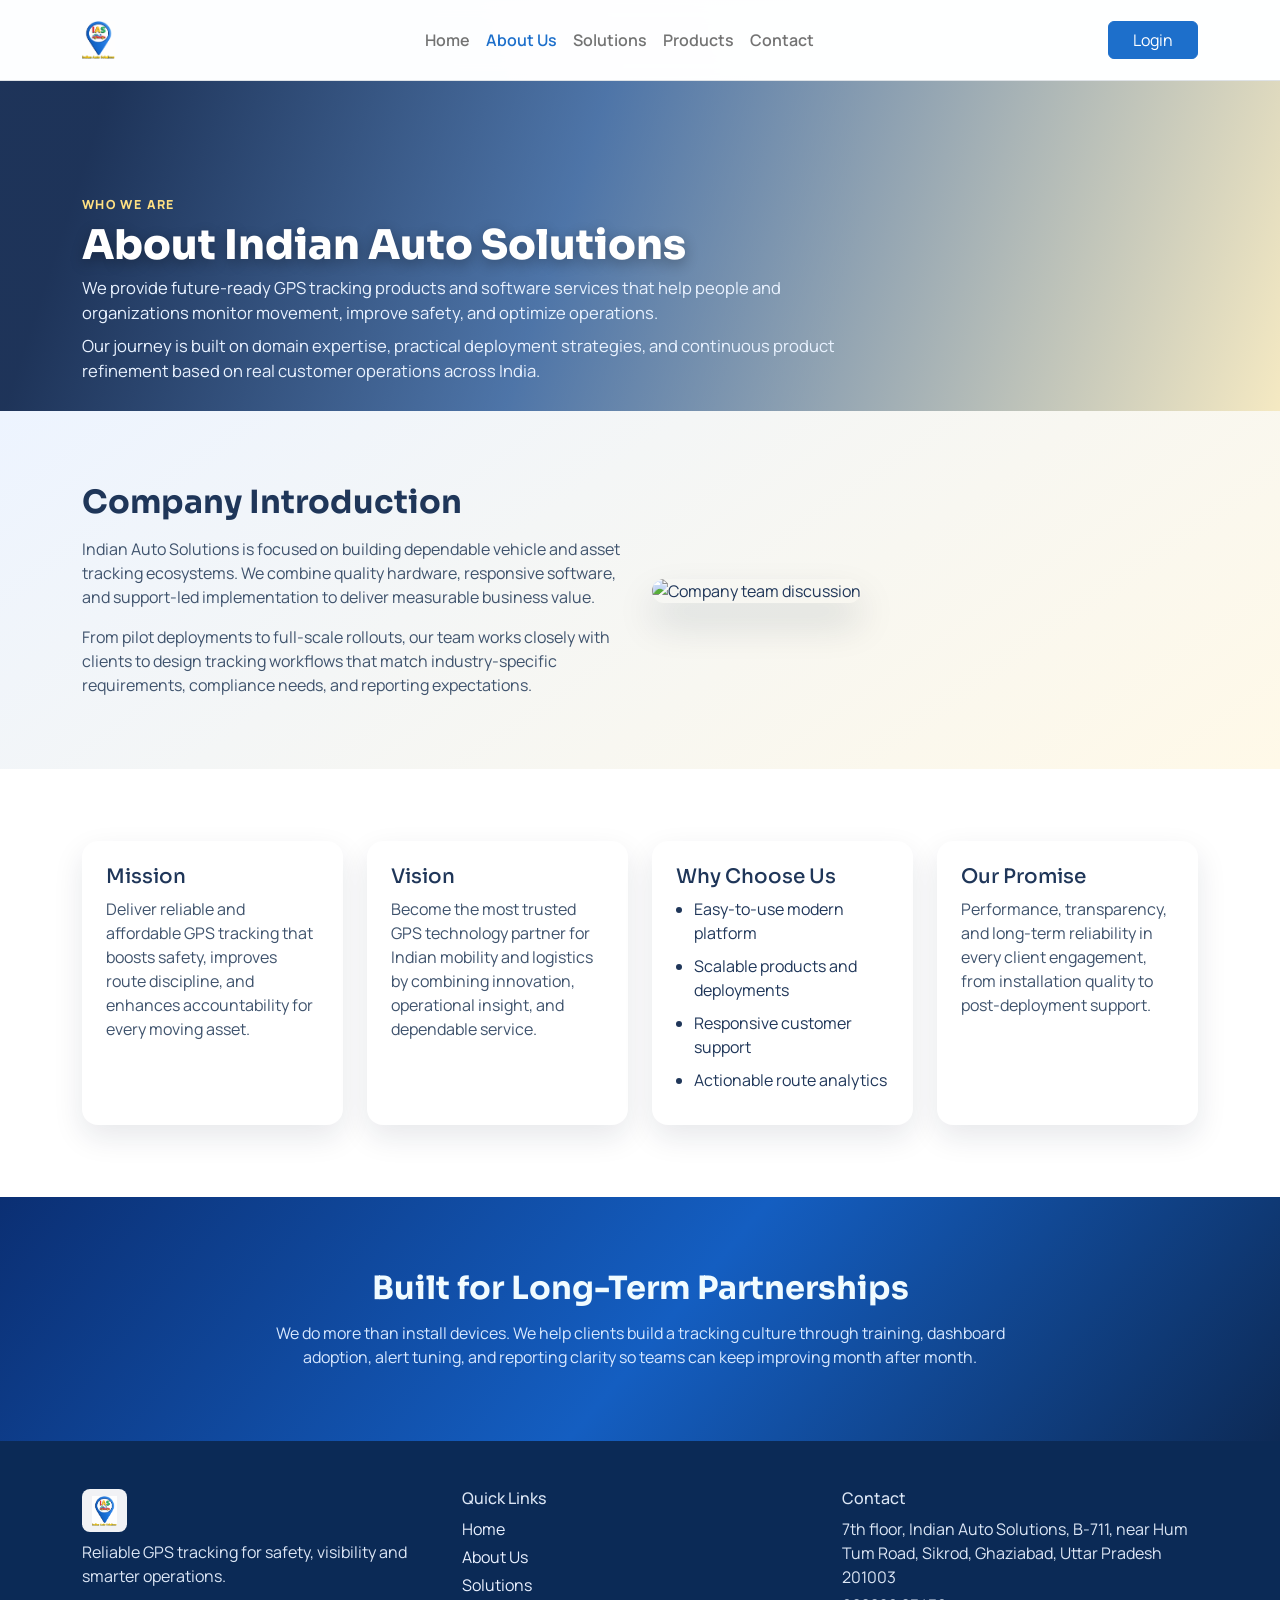
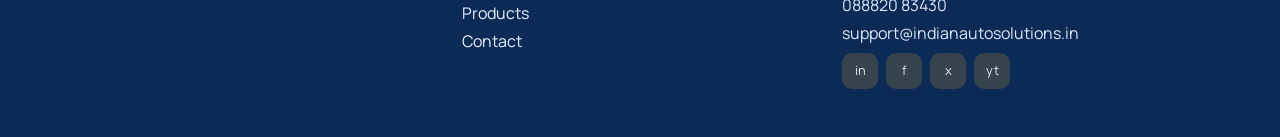
==== about.html @ 1927ebca "Add files via upload" ====
<!DOCTYPE html>
<html lang="en">
  <head>
    <meta charset="UTF-8" />
    <meta name="viewport" content="width=device-width, initial-scale=1" />
    <title>About Us | Indian Auto Solutions</title>
    <link rel="preconnect" href="https://fonts.googleapis.com" />
    <link rel="preconnect" href="https://fonts.gstatic.com" crossorigin />
    <link href="https://fonts.googleapis.com/css2?family=Manrope:wght@400;500;700;800&family=Sora:wght@500;700&display=swap" rel="stylesheet" />
    <link rel="stylesheet" href="assets/css/bootstrap.min.css" />
    <link rel="stylesheet" href="assets/css/style.css" />
  </head>
  <body>
    <nav class="navbar navbar-expand-lg sticky-top site-nav border-bottom">
      <div class="container py-2">
        <a class="navbar-brand fw-bold" href="index.html" aria-label="Indian Auto Solutions Home">
          <img class="brand-logo" src="assets/images/iaslog.png" alt="Indian Auto Solutions" />
        </a>
        <span class="mobile-brand-title d-lg-none">Indian Auto Solutions</span>
        <button class="navbar-toggler" type="button" data-bs-toggle="collapse" data-bs-target="#mainNav" aria-controls="mainNav" aria-expanded="false" aria-label="Toggle navigation">
          <span class="navbar-toggler-icon"></span>
        </button>
        <div class="collapse navbar-collapse" id="mainNav">
          <ul class="navbar-nav mx-auto mb-2 mb-lg-0">
            <li class="nav-item"><a class="nav-link" href="index.html">Home</a></li>
            <li class="nav-item"><a class="nav-link active" href="about.html">About Us</a></li>
            <li class="nav-item"><a class="nav-link" href="solutions.html">Solutions</a></li>
            <li class="nav-item"><a class="nav-link" href="products.html">Products</a></li>
            <li class="nav-item"><a class="nav-link" href="contact.html">Contact</a></li>
          </ul>
          <a class="btn btn-primary px-4" href="https://indianautosolutions.com/jsp/ias_login.jsp" target="_blank" rel="noopener noreferrer">Login</a>
        </div>
      </div>
    </nav>

    <main>
      <section class="inner-page-banner inner-banner-about">
        <div class="inner-banner-overlay">
          <div class="container">
            <div class="inner-banner-content">
              <p class="mb-2 banner-kicker">Who We Are</p>
              <h1 class="banner-title mb-2">About Indian Auto Solutions</h1>
              <p class="banner-text mb-2">We provide future-ready GPS tracking products and software services that help people and organizations monitor movement, improve safety, and optimize operations.</p>
              <p class="banner-text mb-0">Our journey is built on domain expertise, practical deployment strategies, and continuous product refinement based on real customer operations across India.</p>
            </div>
          </div>
        </div>
      </section>

      <section class="section-space section-muted">
        <div class="container">
          <div class="row g-4 align-items-center">
            <div class="col-lg-6">
              <h2 class="fw-bold mb-3">Company Introduction</h2>
              <p>Indian Auto Solutions is focused on building dependable vehicle and asset tracking ecosystems. We combine quality hardware, responsive software, and support-led implementation to deliver measurable business value.</p>
              <p class="mb-0">From pilot deployments to full-scale rollouts, our team works closely with clients to design tracking workflows that match industry-specific requirements, compliance needs, and reporting expectations.</p>
            </div>
            <div class="col-lg-6">
              <img class="img-fluid rounded-4 shadow-soft" src="https://images.unsplash.com/photo-1521791136064-7986c2920216?auto=format&fit=crop&w=1200&q=80" alt="Company team discussion" />
            </div>
          </div>
        </div>
      </section>

      <section class="section-space section-light">
        <div class="container">
          <div class="row g-4">
            <div class="col-md-6 col-xl-3">
              <article class="card modern-card h-100 p-4">
                <h5>Mission</h5>
                <p class="mb-0">Deliver reliable and affordable GPS tracking that boosts safety, improves route discipline, and enhances accountability for every moving asset.</p>
              </article>
            </div>
            <div class="col-md-6 col-xl-3">
              <article class="card modern-card h-100 p-4">
                <h5>Vision</h5>
                <p class="mb-0">Become the most trusted GPS technology partner for Indian mobility and logistics by combining innovation, operational insight, and dependable service.</p>
              </article>
            </div>
            <div class="col-md-6 col-xl-3">
              <article class="card modern-card h-100 p-4">
                <h5>Why Choose Us</h5>
                <ul class="feature-list mb-0">
                  <li>Easy-to-use modern platform</li>
                  <li>Scalable products and deployments</li>
                  <li>Responsive customer support</li>
                  <li>Actionable route analytics</li>
                </ul>
              </article>
            </div>
            <div class="col-md-6 col-xl-3">
              <article class="card modern-card h-100 p-4">
                <h5>Our Promise</h5>
                <p class="mb-0">Performance, transparency, and long-term reliability in every client engagement, from installation quality to post-deployment support.</p>
              </article>
            </div>
          </div>
        </div>
      </section>

      <section class="section-space section-dark">
        <div class="container">
          <h2 class="section-title text-center">Built for Long-Term Partnerships</h2>
          <p class="section-subtitle mb-0">We do more than install devices. We help clients build a tracking culture through training, dashboard adoption, alert tuning, and reporting clarity so teams can keep improving month after month.</p>
        </div>
      </section>
    </main>

    <footer class="footer-dark py-5">
      <div class="container">
        <div class="row g-4">
          <div class="col-md-4">
            <div class="footer-logo-badge mb-2">
              <img class="footer-logo" src="assets/images/iaslog.png" alt="Indian Auto Solutions" />
            </div>
            <p class="mb-0">Reliable GPS tracking for safety, visibility and smarter operations.</p>
          </div>
          <div class="col-md-4">
            <h6>Quick Links</h6>
            <div class="d-flex flex-column gap-1">
              <a href="index.html">Home</a>
              <a href="about.html">About Us</a>
              <a href="solutions.html">Solutions</a>
              <a href="products.html">Products</a>
              <a href="contact.html">Contact</a>
            </div>
          </div>
          <div class="col-md-4">
            <h6>Contact</h6>
            <p class="mb-1">7th floor, Indian Auto Solutions, B-711, near Hum Tum Road, Sikrod, Ghaziabad, Uttar Pradesh 201003</p>
            <p class="mb-1">088820 83430</p>
            <p class="mb-2">support@indianautosolutions.in</p>
            <div class="d-flex gap-2 social-row">
              <span>in</span><span>f</span><span>x</span><span>yt</span>
            </div>
          </div>
        </div>
      </div>
    </footer>

    <script src="assets/js/bootstrap.bundle.min.js"></script>
    <script src="assets/js/main.js"></script>
  </body>
</html>
---- assets/css/style.css ----
:root {
  --ias-primary: #1d6fcb;
  --ias-accent: #22b96e;
  --ias-dark: #0b2f73;
  --ias-body: #1f3659;
  --ias-yellow: #f7c325;
  --ias-red: #ef3e43;
  --bs-primary: #1d6fcb;
  --bs-primary-rgb: 29, 111, 203;
}

* {
  box-sizing: border-box;
}

body {
  font-family: "Manrope", "Segoe UI", sans-serif;
  color: var(--ias-body);
  background:
    radial-gradient(circle at 10% 10%, #e4f0ff 0%, transparent 38%),
    radial-gradient(circle at 90% 90%, #fff4cd 0%, transparent 43%),
    #f4f8ff;
}

p {
  color: #3f536d;
}

h1,
h2,
h3,
h4,
h5,
.navbar-brand {
  font-family: "Sora", "Segoe UI", sans-serif;
}

.brand-logo {
  height: 38px;
  width: auto;
  display: block;
}

.mobile-brand-title {
  font-family: "Sora", "Segoe UI", sans-serif;
  font-size: 1rem;
  font-weight: 700;
  color: #17457c;
  margin-left: 0.6rem;
  margin-right: auto;
  white-space: nowrap;
}

.footer-logo-badge {
  display: inline-flex;
  align-items: center;
  justify-content: center;
  padding: 0.4rem 0.6rem;
  background: rgba(255, 255, 255, 0.94);
  border-radius: 0.5rem;
}

.footer-logo {
  height: 30px;
  width: auto;
  display: block;
}

.site-nav {
  backdrop-filter: blur(10px);
  background: rgba(255, 255, 255, 0.9);
}

.site-nav .nav-link {
  font-weight: 600;
}

.site-nav .nav-link.active {
  color: var(--ias-primary) !important;
}

.btn-primary {
  background-color: var(--ias-primary);
  border-color: var(--ias-primary);
}

.btn-primary:hover,
.btn-primary:focus {
  background-color: #155eb4;
  border-color: #155eb4;
}

.btn-outline-primary {
  color: var(--ias-primary);
  border-color: var(--ias-primary);
}

.btn-outline-primary:hover,
.btn-outline-primary:focus {
  background-color: var(--ias-primary);
  border-color: var(--ias-primary);
}

.top-banner {
  padding: 0;
}

.banner-image-wrap {
  position: relative;
  overflow: hidden;
  border-radius: 0;
  min-height: 320px;
  box-shadow: 0 14px 30px rgba(15, 34, 59, 0.2);
}

.banner-image {
  width: 100%;
  height: 360px;
  object-fit: cover;
  display: block;
  transform: scale(1.02);
}

.banner-overlay {
  position: absolute;
  inset: 0;
  padding: 1.6rem 1.6rem;
  background: linear-gradient(105deg, rgba(8, 31, 71, 0.9) 5%, rgba(16, 67, 134, 0.74) 45%, rgba(247, 195, 37, 0.32) 100%);
  color: #edf3ff;
}

.banner-content {
  max-width: 720px;
}

.banner-kicker {
  font-size: 0.78rem;
  font-weight: 800;
  text-transform: uppercase;
  letter-spacing: 0.11em;
  color: #ffe082;
}

.banner-title {
  font-size: clamp(1.45rem, 3.2vw, 2.7rem);
  font-weight: 800;
  line-height: 1.1;
  color: #ffffff;
  text-shadow: 0 4px 14px rgba(0, 0, 0, 0.32);
}

.banner-text {
  font-size: clamp(0.93rem, 1.3vw, 1.08rem);
  color: #edf3ff;
  max-width: 760px;
}

.banner-btn {
  color: #0d3158;
  font-weight: 700;
  border-radius: 999px;
  padding: 0.5rem 1rem;
}

.banner-btn-outline {
  border-radius: 999px;
  padding: 0.5rem 1rem;
  font-weight: 700;
}

.inner-page-banner {
  position: relative;
  min-height: 330px;
  background-size: cover;
  background-position: center;
  background-repeat: no-repeat;
}

.inner-banner-overlay {
  min-height: 330px;
  display: flex;
  align-items: flex-end;
  padding: 1.7rem 0;
  background: linear-gradient(108deg, rgba(8, 31, 71, 0.9) 8%, rgba(16, 67, 134, 0.72) 44%, rgba(247, 195, 37, 0.28) 100%);
}

.inner-banner-content {
  max-width: 820px;
}

.inner-banner-content .banner-kicker {
  color: #ffe082;
}

.inner-banner-content .banner-title {
  margin: 0;
}

.inner-banner-content .banner-text {
  color: #e9f2ff;
}

.inner-banner-about {
  background-image: url("https://images.unsplash.com/photo-1521791136064-7986c2920216?auto=format&fit=crop&w=1800&q=80");
}

.inner-banner-solutions {
  background-image: url("https://images.unsplash.com/photo-1493238792000-8113da705763?auto=format&fit=crop&w=1800&q=80");
}

.inner-banner-products {
  background-image: url("https://images.unsplash.com/photo-1518773553398-650c184e0bb3?auto=format&fit=crop&w=1800&q=80");
}

.inner-banner-contact {
  background-image: url("https://images.unsplash.com/photo-1454165804606-c3d57bc86b40?auto=format&fit=crop&w=1800&q=80");
}

.section-space {
  padding: 4.5rem 0;
}

.section-light {
  background: #ffffff;
}

.section-muted {
  background: linear-gradient(145deg, #edf4ff, #fff9e8);
}

.section-dark {
  background: linear-gradient(130deg, #0b2f73 0%, #145ec1 52%, #0d2a56 100%);
  color: #f0fbff;
}

.section-dark p,
.section-dark li,
.section-dark .lead {
  color: #d7e8ff;
}

.section-title {
  font-weight: 700;
  margin-bottom: 0.9rem;
}

.section-subtitle {
  max-width: 760px;
  margin: 0 auto;
  text-align: center;
}

.kicker {
  font-size: 0.82rem;
  text-transform: uppercase;
  letter-spacing: 0.1em;
  color: var(--ias-primary);
  font-weight: 800;
}

.hero-card {
  border-radius: 1.2rem;
  border: 1px solid #d6e6ff;
  background: linear-gradient(140deg, #ffffff, #eef5ff);
  box-shadow: 0 20px 45px rgba(15, 34, 59, 0.14);
}

.hero-card .lead {
  color: #3b4f6b;
}

.hero-image,
.shadow-soft {
  box-shadow: 0 20px 38px rgba(15, 34, 59, 0.15);
}

.hero-visual {
  position: relative;
}

.hero-visual .hero-image {
  border-radius: 1.1rem;
}

.floating-chip {
  position: absolute;
  display: flex;
  align-items: center;
  gap: 0.45rem;
  padding: 0.55rem 0.7rem;
  border-radius: 999px;
  background: rgba(255, 255, 255, 0.95);
  border: 1px solid #dbe7ff;
  box-shadow: 0 14px 28px rgba(15, 34, 59, 0.18);
  color: #1f3659;
  font-size: 0.76rem;
  font-weight: 700;
  transform: translate3d(var(--parallax-x, 0), var(--parallax-y, 0), 0);
  will-change: transform;
  animation: floatY 4.2s ease-in-out infinite;
}

.chip-a {
  top: 10%;
  left: -4%;
}

.chip-b {
  right: -4%;
  top: 38%;
  animation-delay: 0.5s;
}

.chip-c {
  left: 8%;
  bottom: 8%;
  animation-delay: 0.9s;
}

.chip-dot {
  width: 9px;
  height: 9px;
  border-radius: 50%;
  background: var(--ias-yellow);
}

@keyframes floatY {
  0%,
  100% {
    margin-top: 0;
  }

  50% {
    margin-top: -7px;
  }
}

.modern-card {
  border: 0;
  border-radius: 1rem;
  box-shadow: 0 12px 30px rgba(15, 34, 59, 0.1);
  background: #ffffff;
  transition: transform 0.22s ease, box-shadow 0.22s ease;
}

.modern-card:hover {
  transform: translateY(-4px);
  box-shadow: 0 18px 36px rgba(15, 34, 59, 0.14);
}

.product-preview-card {
  display: flex;
  flex-direction: column;
  padding: 1.15rem !important;
}

.product-preview-card h5 {
  margin-bottom: 0.55rem;
}

.product-preview-card p {
  margin-bottom: 1rem !important;
}

.product-preview-card .btn {
  margin-top: auto;
}

.icon-chip {
  width: 56px;
  height: 56px;
  border-radius: 12px;
  display: inline-flex;
  align-items: center;
  justify-content: center;
  font-size: 1.4rem;
  background: linear-gradient(135deg, #eaf3ff, #fff5d7);
}

.feature-list {
  margin: 0;
  padding: 0 0 0 1.1rem;
}

.feature-list li {
  margin-bottom: 0.55rem;
}

.feature-list strong {
  color: #155eb4;
}

.cta-wrap {
  border-radius: 1rem;
  background: linear-gradient(130deg, #1d6fcb, #22b96e);
  box-shadow: 0 20px 42px rgba(24, 102, 188, 0.35);
}

.metric-box {
  border-radius: 1rem;
  border: 1px solid #d9e6ff;
  background: #ffffff;
  text-align: center;
  padding: 1.1rem;
  box-shadow: 0 10px 26px rgba(15, 34, 59, 0.08);
}

.metric-box h3 {
  margin: 0;
  font-size: 2rem;
  color: #1d6fcb;
}

.metric-box p {
  margin: 0;
  color: #516783;
}

.logo-cloud {
  display: grid;
  grid-template-columns: repeat(6, minmax(0, 1fr));
  gap: 0.85rem;
}

.logo-item {
  border: 1px solid rgba(248, 223, 134, 0.32);
  border-radius: 0.75rem;
  display: flex;
  align-items: center;
  gap: 0.55rem;
  padding: 0.65rem 0.6rem;
  font-size: 0.8rem;
  font-weight: 600;
  color: #eaf2ff;
  background: rgba(7, 28, 63, 0.35);
}

.logo-mark {
  flex: 0 0 auto;
  width: 26px;
  height: 26px;
  border-radius: 8px;
  background: linear-gradient(135deg, #f7c325, #ef3e43);
  color: #e8f0ff;
  display: inline-flex;
  align-items: center;
  justify-content: center;
  font-size: 0.72rem;
}

.logo-name {
  line-height: 1.1;
}

body.scroll-ready .scroll-reveal {
  opacity: 0;
  transform: translateY(20px);
  transition: opacity 0.6s ease, transform 0.6s ease;
}

body.scroll-ready .scroll-reveal.revealed {
  opacity: 1;
  transform: translateY(0);
}

.footer-dark {
  background: #0b2a56;
  color: #dce6f5;
}

.footer-dark p,
.footer-dark h5,
.footer-dark h6,
.footer-dark .small {
  color: #dce6f5;
}

.footer-dark a {
  text-decoration: none;
  color: #eaf1ff;
}

.social-row span {
  width: 36px;
  height: 36px;
  border-radius: 10px;
  background: rgba(247, 195, 37, 0.18);
  display: inline-flex;
  align-items: center;
  justify-content: center;
  font-size: 0.8rem;
}

.map-box {
  min-height: 210px;
  border-radius: 0.75rem;
  display: flex;
  align-items: center;
  justify-content: center;
  color: #24508c;
  font-weight: 700;
  background:
    linear-gradient(45deg, #e5efff 25%, transparent 25%),
    linear-gradient(-45deg, #e5efff 25%, transparent 25%),
    linear-gradient(45deg, transparent 75%, #fff2cc 75%),
    linear-gradient(-45deg, transparent 75%, #fff2cc 75%);
  background-size: 24px 24px;
  background-position: 0 0, 0 12px, 12px -12px, -12px 0;
}

@media (max-width: 991.98px) {
  .section-space {
    padding: 3.2rem 0;
  }

  .logo-cloud {
    grid-template-columns: repeat(3, minmax(0, 1fr));
  }

  .banner-image {
    height: 300px;
  }

  .inner-page-banner,
  .inner-banner-overlay {
    min-height: 300px;
  }

  .chip-a,
  .chip-b,
  .chip-c {
    transform: scale(0.9);
  }

  .chip-a {
    left: 2%;
  }

  .chip-b {
    right: 2%;
  }
}

@media (max-width: 575.98px) {
  .logo-cloud {
    grid-template-columns: repeat(2, minmax(0, 1fr));
  }

  .floating-chip {
    font-size: 0.68rem;
    padding: 0.45rem 0.6rem;
  }

  .banner-image {
    height: 250px;
  }

  .inner-page-banner,
  .inner-banner-overlay {
    min-height: 260px;
  }

  .banner-overlay {
    padding: 1rem;
  }

  .inner-banner-overlay {
    padding: 1rem 0;
  }

  .banner-title {
    font-size: 1.45rem;
  }

  .chip-b {
    top: 34%;
  }
}

@media (prefers-reduced-motion: reduce) {
  .floating-chip {
    animation: none;
  }

  body.scroll-ready .scroll-reveal {
    transition: none;
  }
}
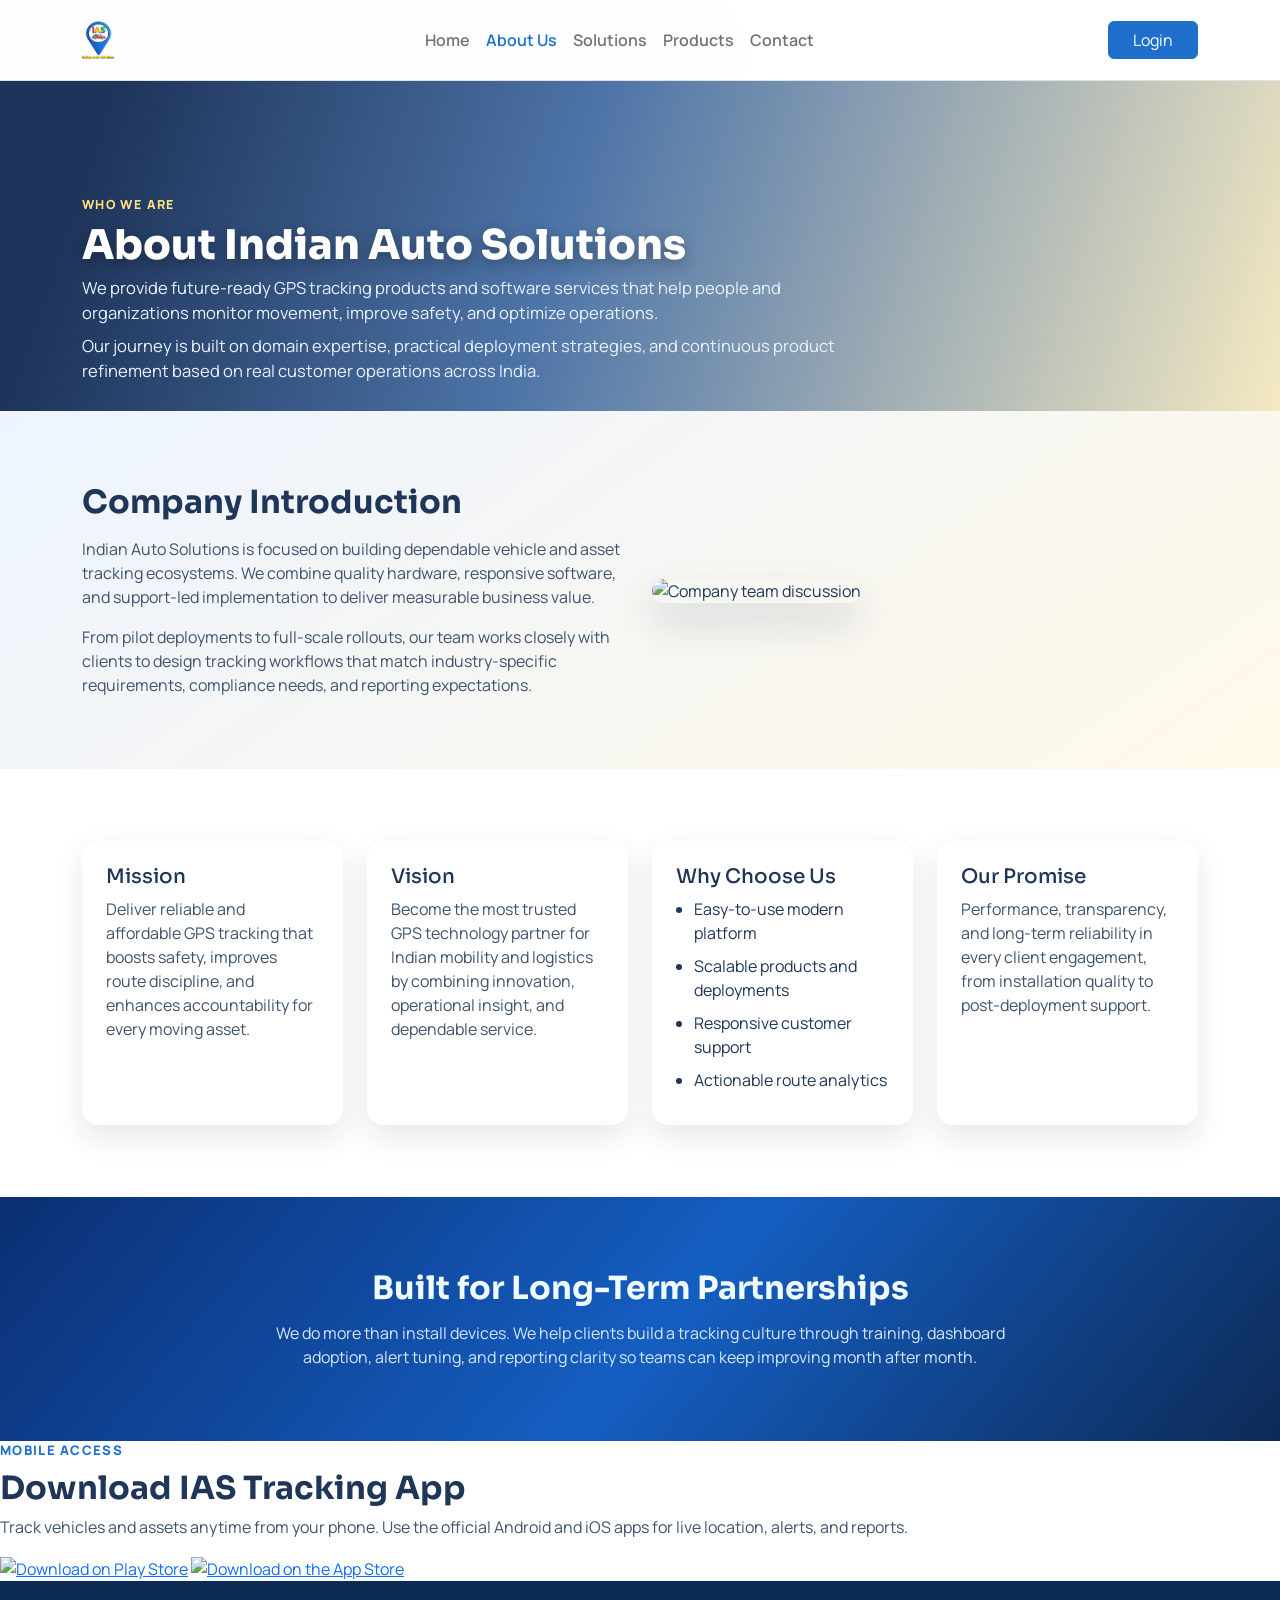
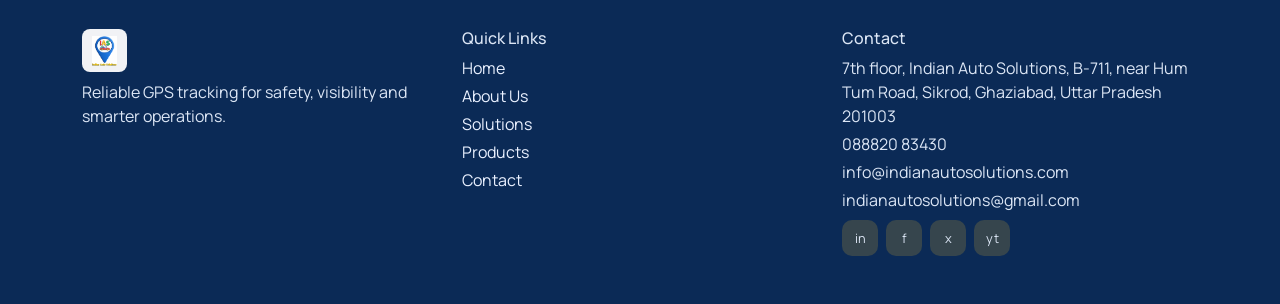
==== commit 62a1bd84: "Add files via upload" ====
--- a/about.html
+++ b/about.html
@@ -45,7 +45,7 @@
             </div>
           </div>
         </div>
-      </section>
+    </section>
 
       <section class="section-space section-muted">
         <div class="container">
@@ -106,6 +106,18 @@
       </section>
     </main>
 
+    <section class="app-download-section section-light">
+      <div class="app-download-card">
+        <p class="kicker mb-2">Mobile Access</p>
+        <h2 class="section-title mb-2">Download IAS Tracking App</h2>
+        <p class="mb-3">Track vehicles and assets anytime from your phone. Use the official Android and iOS apps for live location, alerts, and reports.</p>
+        <div class="app-links">
+          <a class="app-link" href="https://play.google.com/store/apps/details?id=com.vts.indianautosolution" target="_blank" rel="noopener noreferrer"><img class="app-icon-img" src="assets/images/playstore.png" alt="Download on Play Store" /></a>
+          <a class="app-link" href="https://apps.apple.com/in/app/traking24-com/id1668769351" target="_blank" rel="noopener noreferrer"><img class="app-icon-img" src="assets/images/ios.png" alt="Download on the App Store" /></a>
+        </div>
+      </div>
+    </section>
+
     <footer class="footer-dark py-5">
       <div class="container">
         <div class="row g-4">
@@ -129,7 +141,8 @@
             <h6>Contact</h6>
             <p class="mb-1">7th floor, Indian Auto Solutions, B-711, near Hum Tum Road, Sikrod, Ghaziabad, Uttar Pradesh 201003</p>
             <p class="mb-1">088820 83430</p>
-            <p class="mb-2">support@indianautosolutions.in</p>
+            <p class="mb-1">info@indianautosolutions.com</p>
+            <p class="mb-2">indianautosolutions@gmail.com</p>
             <div class="d-flex gap-2 social-row">
               <span>in</span><span>f</span><span>x</span><span>yt</span>
             </div>
